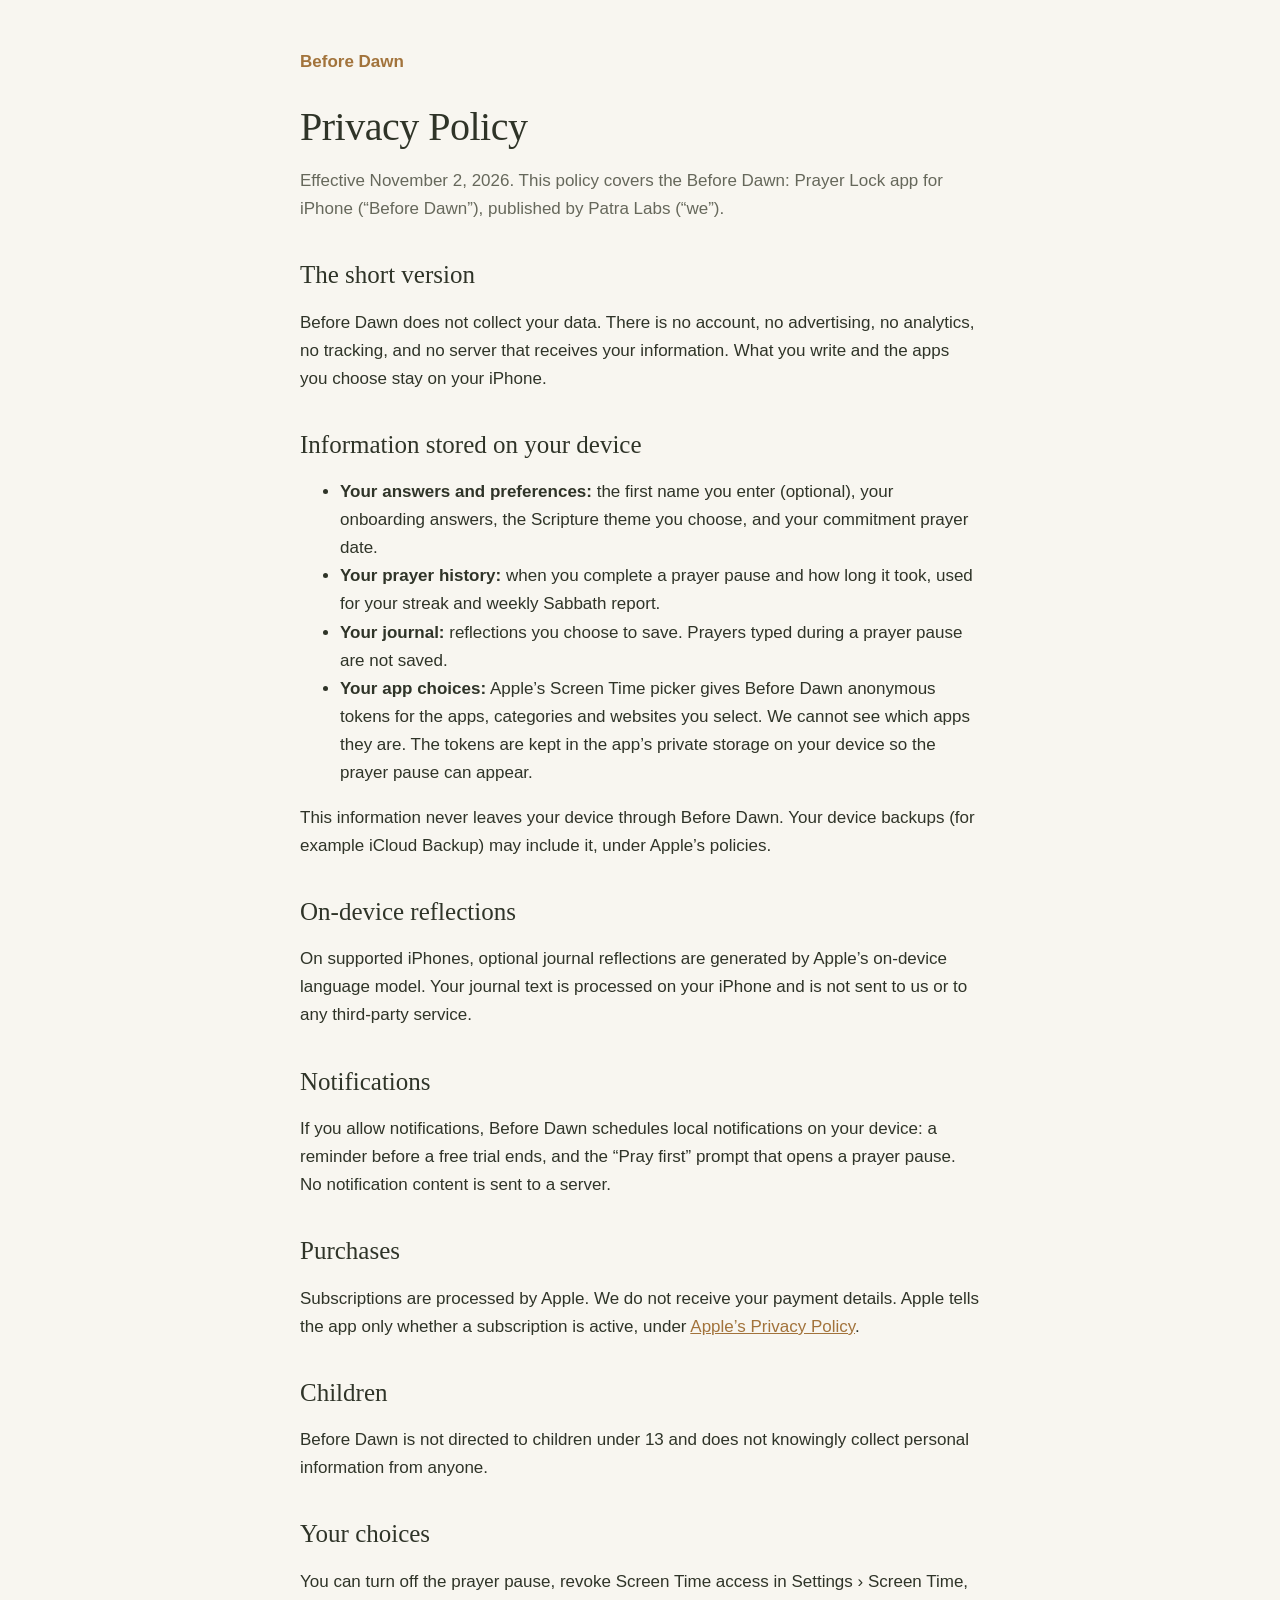
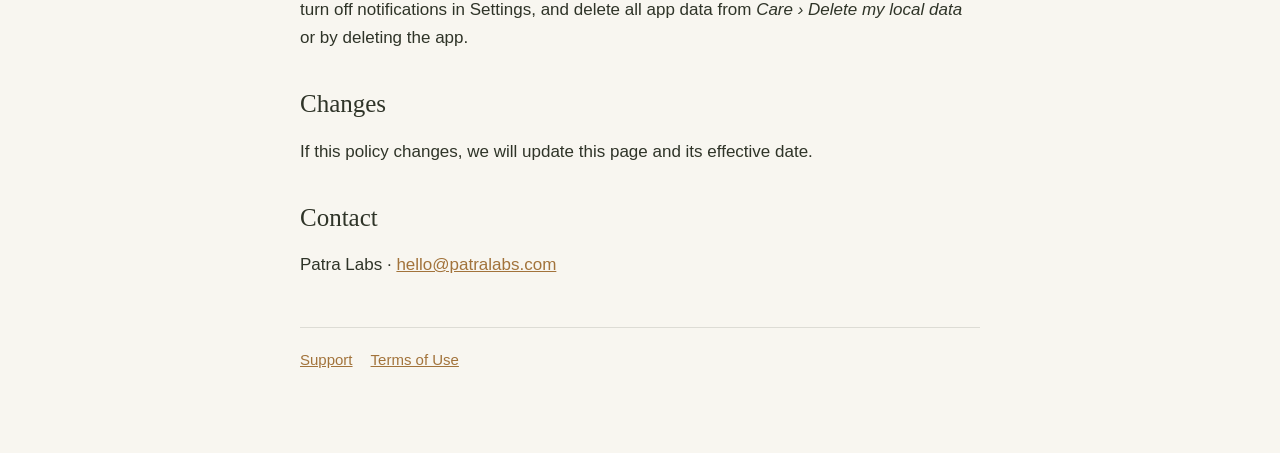
==== privacy.html @ 41569e4e "Before Dawn support, privacy policy and terms of use Co-Authored-By: Claude Opus 5.5 <noreply@anthro" ====
<!doctype html>
<html lang="en">
<head>
<meta charset="utf-8">
<meta name="viewport" content="width=device-width, initial-scale=1">
<title>Before Dawn — Privacy Policy</title>
<link rel="stylesheet" href="style.css">
</head>
<body>
<main>
<header><a href="./">Before Dawn</a></header>
<h1>Privacy Policy</h1>
<p class="muted">Effective November 2, 2026. This policy covers the Before Dawn: Prayer Lock app for iPhone (“Before Dawn”), published by Patra Labs (“we”).</p>

<h2>The short version</h2>
<p>Before Dawn does not collect your data. There is no account, no advertising, no analytics, no tracking, and no server that receives your information. What you write and the apps you choose stay on your iPhone.</p>

<h2>Information stored on your device</h2>
<ul>
<li><strong>Your answers and preferences:</strong> the first name you enter (optional), your onboarding answers, the Scripture theme you choose, and your commitment prayer date.</li>
<li><strong>Your prayer history:</strong> when you complete a prayer pause and how long it took, used for your streak and weekly Sabbath report.</li>
<li><strong>Your journal:</strong> reflections you choose to save. Prayers typed during a prayer pause are not saved.</li>
<li><strong>Your app choices:</strong> Apple’s Screen Time picker gives Before Dawn anonymous tokens for the apps, categories and websites you select. We cannot see which apps they are. The tokens are kept in the app’s private storage on your device so the prayer pause can appear.</li>
</ul>
<p>This information never leaves your device through Before Dawn. Your device backups (for example iCloud Backup) may include it, under Apple’s policies.</p>

<h2>On-device reflections</h2>
<p>On supported iPhones, optional journal reflections are generated by Apple’s on-device language model. Your journal text is processed on your iPhone and is not sent to us or to any third-party service.</p>

<h2>Notifications</h2>
<p>If you allow notifications, Before Dawn schedules local notifications on your device: a reminder before a free trial ends, and the “Pray first” prompt that opens a prayer pause. No notification content is sent to a server.</p>

<h2>Purchases</h2>
<p>Subscriptions are processed by Apple. We do not receive your payment details. Apple tells the app only whether a subscription is active, under <a href="https://www.apple.com/legal/privacy/">Apple’s Privacy Policy</a>.</p>

<h2>Children</h2>
<p>Before Dawn is not directed to children under 13 and does not knowingly collect personal information from anyone.</p>

<h2>Your choices</h2>
<p>You can turn off the prayer pause, revoke Screen Time access in Settings › Screen Time, turn off notifications in Settings, and delete all app data from <em>Care › Delete my local data</em> or by deleting the app.</p>

<h2>Changes</h2>
<p>If this policy changes, we will update this page and its effective date.</p>

<h2>Contact</h2>
<p>Patra Labs · <a href="mailto:hello@patralabs.com">hello@patralabs.com</a></p>

<nav><a href="./">Support</a><a href="terms.html">Terms of Use</a></nav>
</main>
</body>
</html>
---- style.css ----
:root {
  --paper: #f8f6f0;
  --ink: #2f3428;
  --muted: #66685b;
  --gold: #a2733b;
  --line: rgba(62, 68, 53, 0.14);
  color-scheme: light;
}
* { box-sizing: border-box; }
body {
  margin: 0;
  background: var(--paper);
  color: var(--ink);
  font: 17px/1.65 -apple-system, BlinkMacSystemFont, "Segoe UI", Roboto, sans-serif;
}
main { max-width: 720px; margin: 0 auto; padding: 48px 20px 80px; }
header a { color: var(--gold); font-weight: 600; text-decoration: none; }
h1 { font: 400 40px/1.15 Georgia, "Times New Roman", serif; margin: 28px 0 8px; letter-spacing: -0.5px; }
h2 { font: 400 25px/1.3 Georgia, "Times New Roman", serif; margin: 36px 0 8px; }
p, li { color: var(--ink); }
.muted { color: var(--muted); }
a { color: var(--gold); }
nav { display: flex; flex-wrap: wrap; gap: 18px; margin-top: 48px; padding-top: 20px; border-top: 1px solid var(--line); font-size: 15px; }
.card { padding: 18px 20px; border: 1px solid var(--line); border-radius: 16px; background: #fff; margin: 16px 0; }
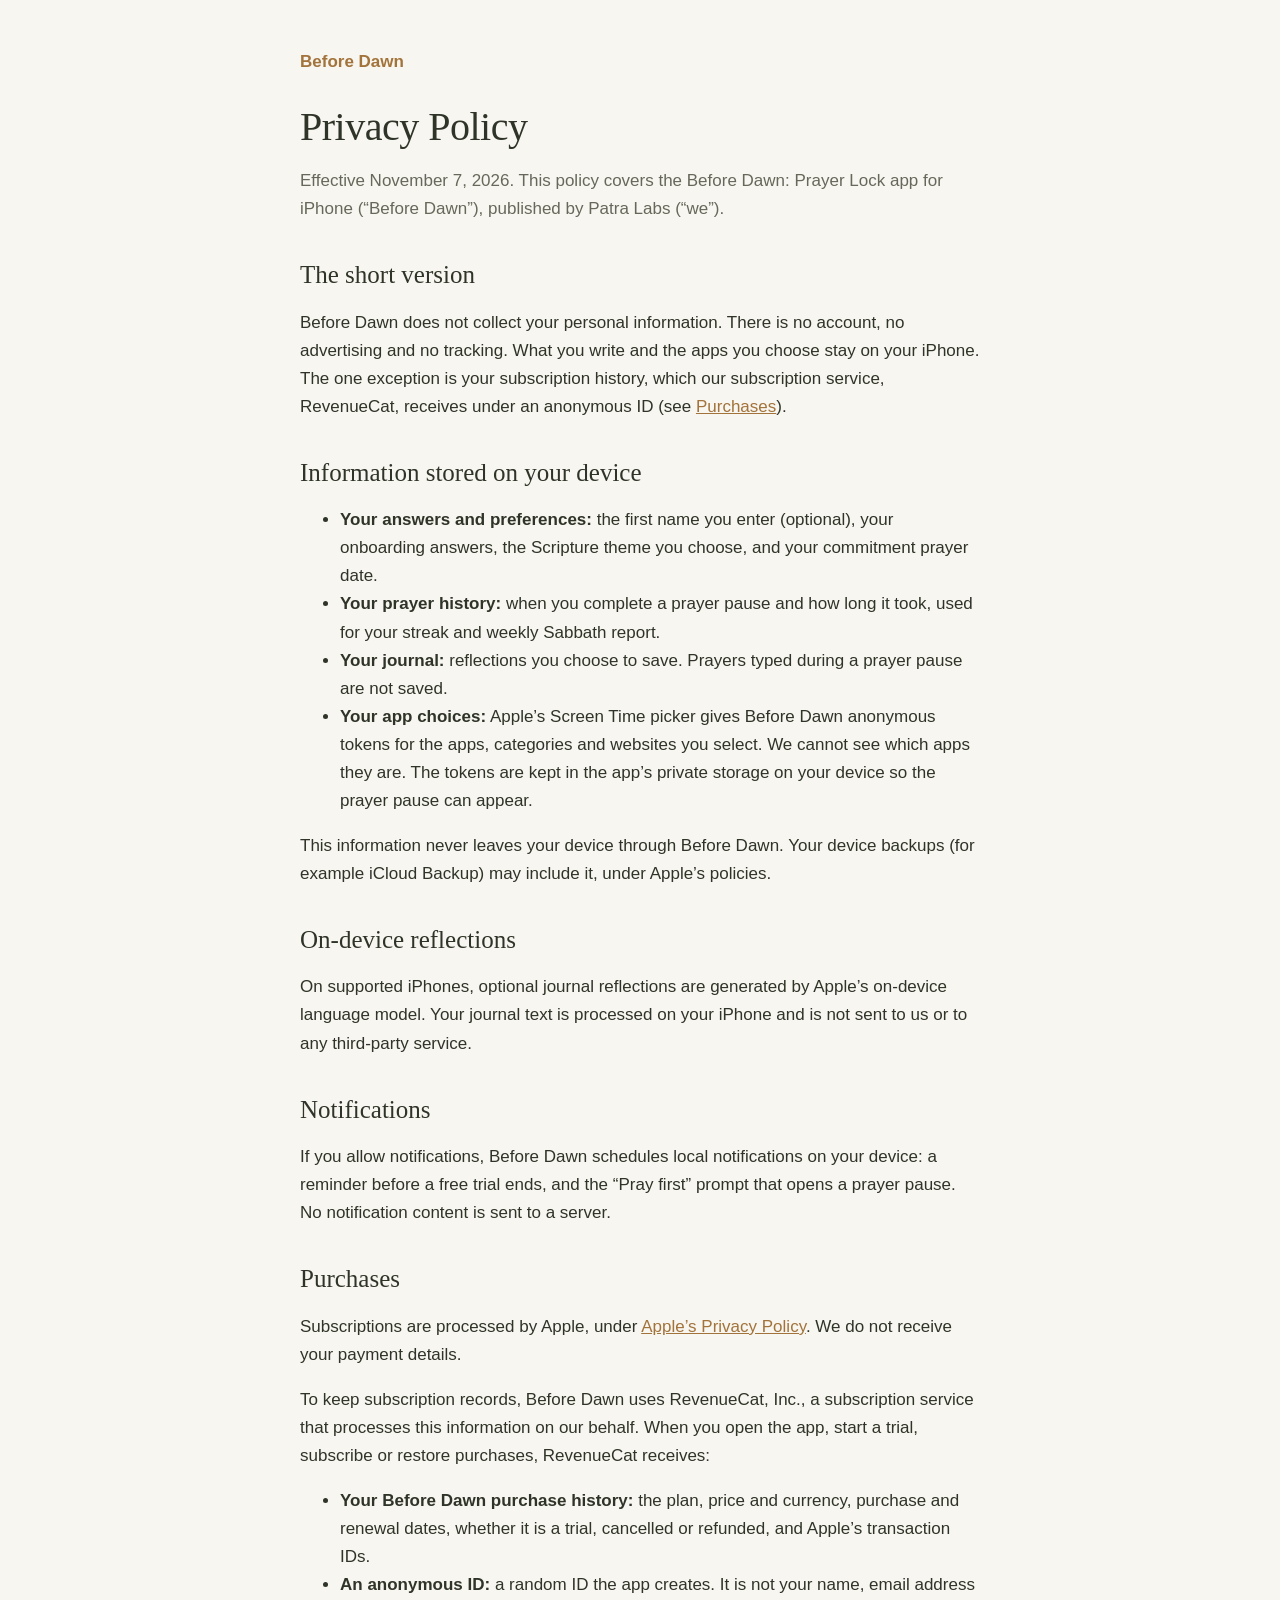
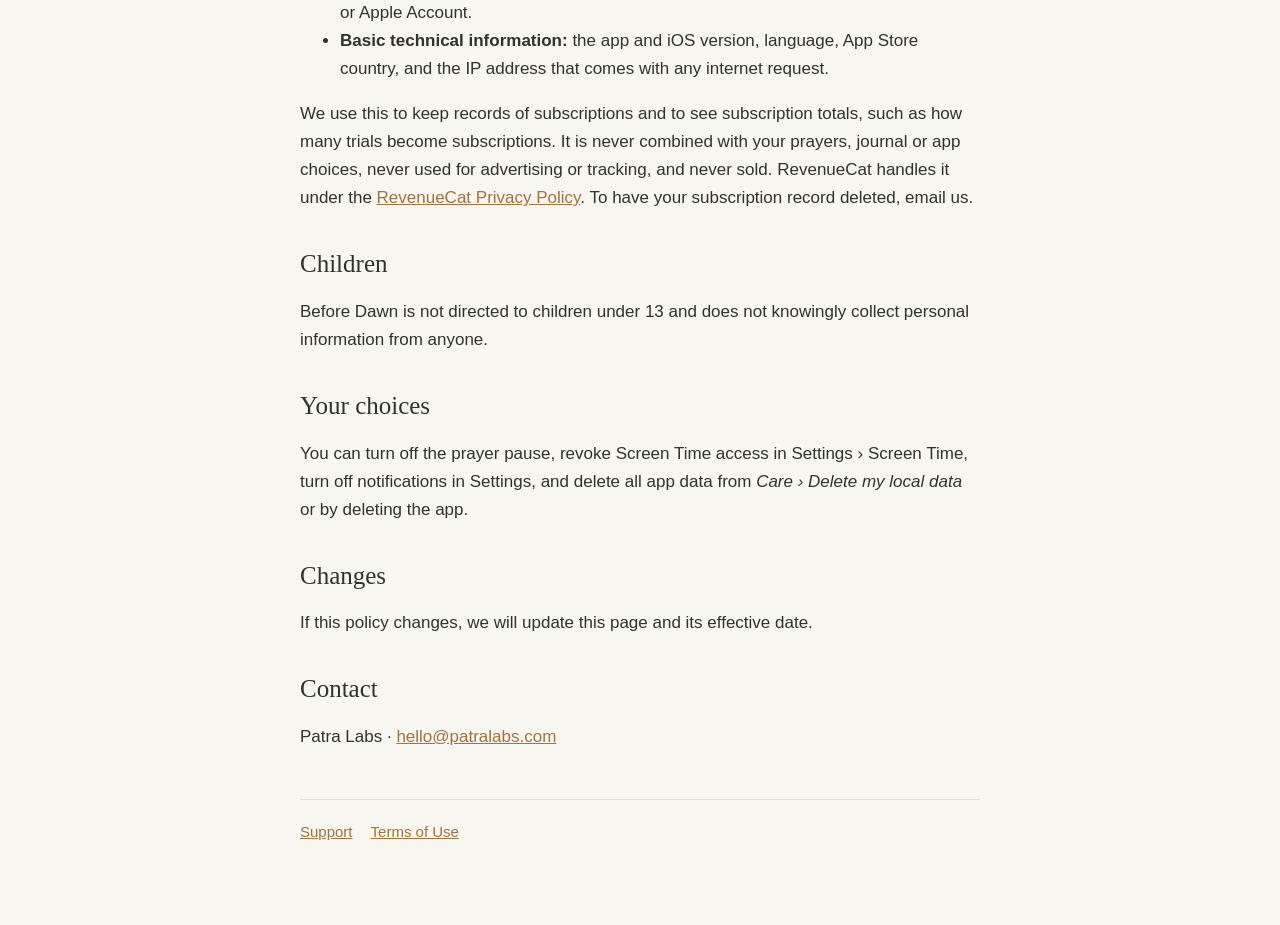
==== commit 28a0d437: "Name RevenueCat in the privacy policy The app now sends App Store purchase history to RevenueCat und" ====
--- a/privacy.html
+++ b/privacy.html
@@ -10,10 +10,10 @@
 <main>
 <header><a href="./">Before Dawn</a></header>
 <h1>Privacy Policy</h1>
-<p class="muted">Effective November 2, 2026. This policy covers the Before Dawn: Prayer Lock app for iPhone (“Before Dawn”), published by Patra Labs (“we”).</p>
+<p class="muted">Effective November 7, 2026. This policy covers the Before Dawn: Prayer Lock app for iPhone (“Before Dawn”), published by Patra Labs (“we”).</p>
 
 <h2>The short version</h2>
-<p>Before Dawn does not collect your data. There is no account, no advertising, no analytics, no tracking, and no server that receives your information. What you write and the apps you choose stay on your iPhone.</p>
+<p>Before Dawn does not collect your personal information. There is no account, no advertising and no tracking. What you write and the apps you choose stay on your iPhone. The one exception is your subscription history, which our subscription service, RevenueCat, receives under an anonymous ID (see <a href="#purchases">Purchases</a>).</p>
 
 <h2>Information stored on your device</h2>
 <ul>
@@ -30,8 +30,15 @@
 <h2>Notifications</h2>
 <p>If you allow notifications, Before Dawn schedules local notifications on your device: a reminder before a free trial ends, and the “Pray first” prompt that opens a prayer pause. No notification content is sent to a server.</p>
 
-<h2>Purchases</h2>
-<p>Subscriptions are processed by Apple. We do not receive your payment details. Apple tells the app only whether a subscription is active, under <a href="https://www.apple.com/legal/privacy/">Apple’s Privacy Policy</a>.</p>
+<h2 id="purchases">Purchases</h2>
+<p>Subscriptions are processed by Apple, under <a href="https://www.apple.com/legal/privacy/">Apple’s Privacy Policy</a>. We do not receive your payment details.</p>
+<p>To keep subscription records, Before Dawn uses RevenueCat, Inc., a subscription service that processes this information on our behalf. When you open the app, start a trial, subscribe or restore purchases, RevenueCat receives:</p>
+<ul>
+<li><strong>Your Before Dawn purchase history:</strong> the plan, price and currency, purchase and renewal dates, whether it is a trial, cancelled or refunded, and Apple’s transaction IDs.</li>
+<li><strong>An anonymous ID:</strong> a random ID the app creates. It is not your name, email address or Apple Account.</li>
+<li><strong>Basic technical information:</strong> the app and iOS version, language, App Store country, and the IP address that comes with any internet request.</li>
+</ul>
+<p>We use this to keep records of subscriptions and to see subscription totals, such as how many trials become subscriptions. It is never combined with your prayers, journal or app choices, never used for advertising or tracking, and never sold. RevenueCat handles it under the <a href="https://www.revenuecat.com/privacy">RevenueCat Privacy Policy</a>. To have your subscription record deleted, email us.</p>
 
 <h2>Children</h2>
 <p>Before Dawn is not directed to children under 13 and does not knowingly collect personal information from anyone.</p>
